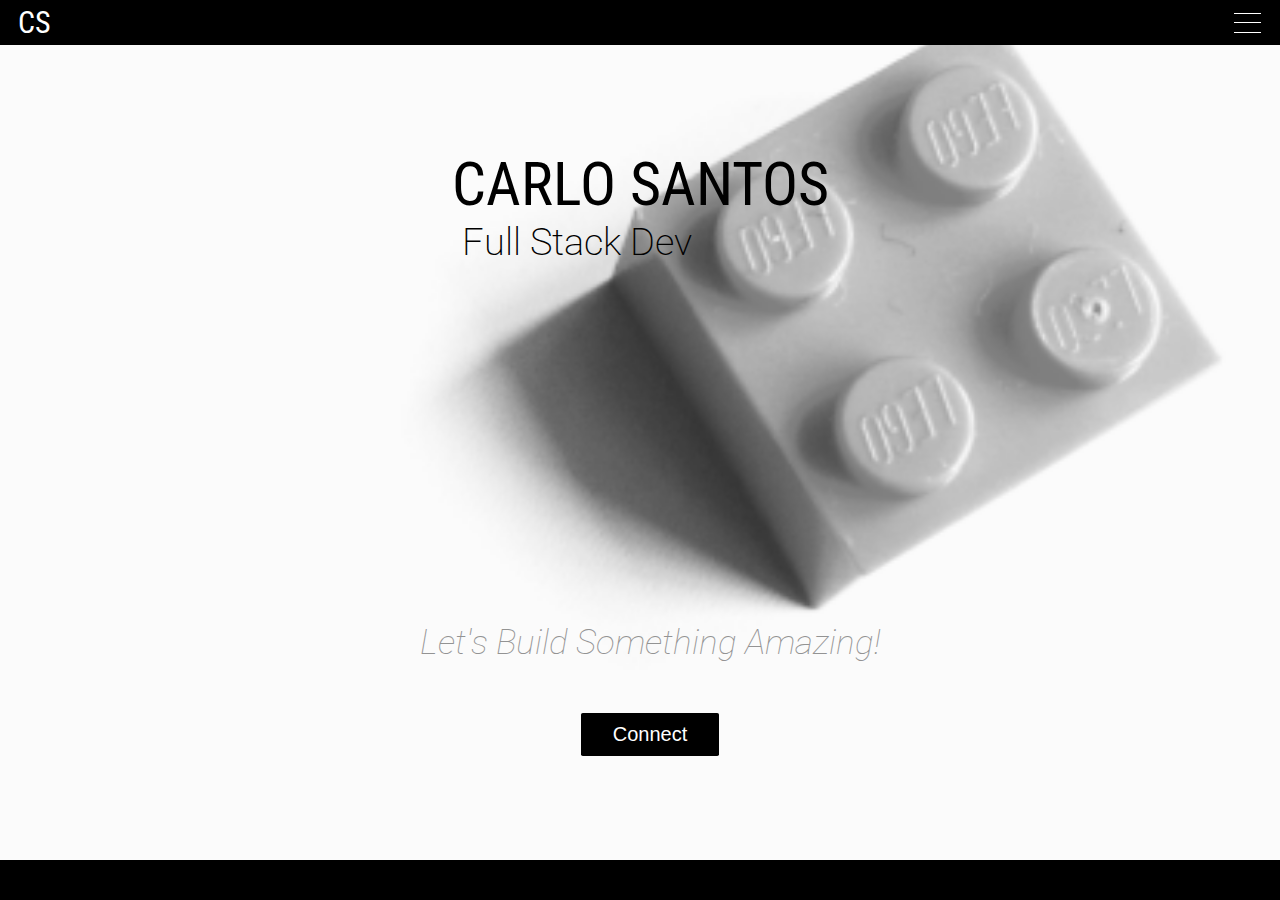
==== index.html @ fca9002f "first page" ====
<!DOCTYPE html>
<html lang="en">
<head>
  <meta charset="UTF-8">
  <meta name="viewport" content="width=device-width, initial-scale=1.0">
  <title>Document</title>
  <link rel="stylesheet" href="style.css">
</head>
<body>
  <div class="container">
    <nav>
      <section class="logo">
        CS
      </section>

      <section class="navigation-button">
        <div class="menu-icon line one"></div>
        <div class="menu-icon line two"></div>
        <div class="menu-icon line three"></div>
      </section>
    </nav>
    <main>
      <section class="title">
        <h1>CARLO SANTOS</h1>
        <h2>Full Stack Dev</h2>
      </section>

       <section class="call-to-action">
        <span>Let's Build Something Amazing!</span>
        <button>Connect</button>
      </section>
    </main>
    <footer></footer>
  </div>
</body>
</html>
---- style.css ----
@import url('https://fonts.googleapis.com/css2?family=Roboto+Condensed:wght@300;400;700&family=Roboto:ital,wght@0,100;0,300;0,400;0,500;0,700;0,900;1,100&display=swap');
/* Apply styles to the container */
*,
*::before,
*::after {
  margin: 0;
  padding: 0;
  box-sizing: inherit;
}
html {
  font-size: 62.5%;
}

body {
  box-sizing: border-box;
  margin: 0;
}

.container {
  margin: 0 auto; /* Center the container horizontally */
  display: flex;
  flex-direction: column;
  min-height: 100vh; /* Ensure container takes at least the viewport height */
}

/* TEMPORARY - JUST FOR DEBUGGING */
footer {
padding: 2rem;
background-color: black;
}

nav {
  background-color: black;
  color: white;
  font-size: 3rem;
  font-family: 'Roboto Condensed';
  padding: 0.5rem 1.8rem;
  display: flex;
  justify-content: space-between;
  align-items: center;
}

.navigation-button {
  /* border: 1px solid white; */
  height: 2rem;
  width: 3rem;
  display: flex;
  flex-direction: column;
  justify-content: space-between;
  align-items: center;
}

.menu-icon.line {
  width: 90%;
  background-color: white;
  /* border: 1px solid white; */
  height: 1px;
}

main {
  flex-grow: 1; /* Allow main to expand and take remaining space */
  background: url('assets/images/mobileImage.png') no-repeat center center fixed;
  -webkit-background-size: cover;
  -moz-background-size: cover;
  -o-background-size: cover;
  background-size: cover;
  font-family: 'Roboto';
  display: flex;
  flex-direction: column;
  justify-content: space-around;
  align-items: center;
}

.title {
  position: relative;
  top: -5rem;
  /* left: -2rem; */
}

.title h1 {
  font-family: 'Roboto Condensed';
  font-weight: 400;
  font-size: 6rem;
}

.title h2 {
  font-weight: 200;
  font-size: 3.8rem;
  position: relative;
  left: 1rem;

}

.call-to-action {
  font-size: 3.5rem;
  font-weight: 100;
  color: rgb(147, 147, 147);
  padding-left: 2rem;
  position: relative;
  font-style: italic;
  display: flex;
  flex-direction: column;
}

.call-to-action span {
  display: block;
}

.call-to-action button {
  background-color: black;
  color: white;
  padding: 1rem;
  border: none;
  border-radius: 1.8px;
  position: relative;
  bottom: -5rem;
  font-size: 2rem;
  width: 30%;
  align-self: center;
}
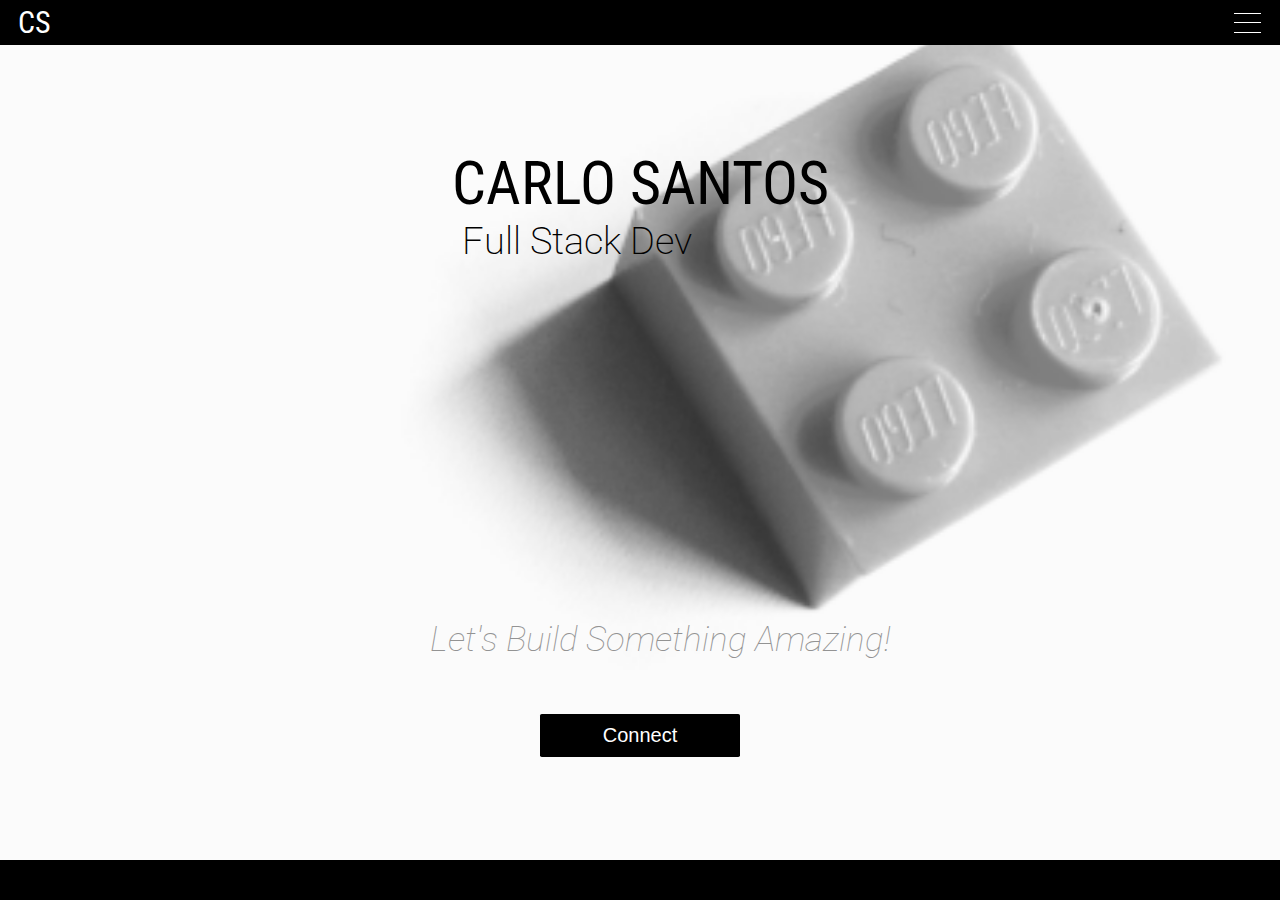
==== commit f2e211cf: "rudeimentary form" ====
--- a/index.html
+++ b/index.html
@@ -27,7 +27,9 @@
 
        <section class="call-to-action">
         <span>Let's Build Something Amazing!</span>
-        <button>Connect</button>
+        <a href="form.html">
+          <button>Connect</button>
+        </a>
       </section>
     </main>
     <footer></footer>
--- a/style.css
+++ b/style.css
@@ -95,7 +95,7 @@
   font-size: 3.5rem;
   font-weight: 100;
   color: rgb(147, 147, 147);
-  padding-left: 2rem;
+  /* padding-left: 2rem; */
   position: relative;
   font-style: italic;
   display: flex;
@@ -104,18 +104,58 @@
 
 .call-to-action span {
   display: block;
+  padding-left: 4rem;
 }
 
-.call-to-action button {
+.call-to-action a {
+  width: 40%;
+  align-self: center;
+  justify-self: center;
+}
+.call-to-action a button {
   background-color: black;
   color: white;
   padding: 1rem;
   border: none;
   border-radius: 1.8px;
+  width: 100%;
+  height: 100%;
+  font-size: 2rem;
   position: relative;
   bottom: -5rem;
-  font-size: 2rem;
-  width: 30%;
-  align-self: center;
 }
 
+/* ---------------------- FORM -------------------------------------- */
+
+
+.form {
+  background-color: black;
+  height: 70vh;
+  padding: 2rem 2rem 4rem 2rem;
+  color: white;
+  border-radius: 5px;
+}
+
+form {
+  height: 100%;
+  display: flex;
+  flex-direction: column;
+  justify-content: space-around;
+  border-radius: 5px;
+}
+
+form h1 {
+  font-size: 4rem;
+}
+
+input[type="checkbox"] {
+  display: inline-block;
+}
+
+form label {
+  font-size: 2rem;
+}
+
+form div label {
+  font-size: 1.3rem;
+}
